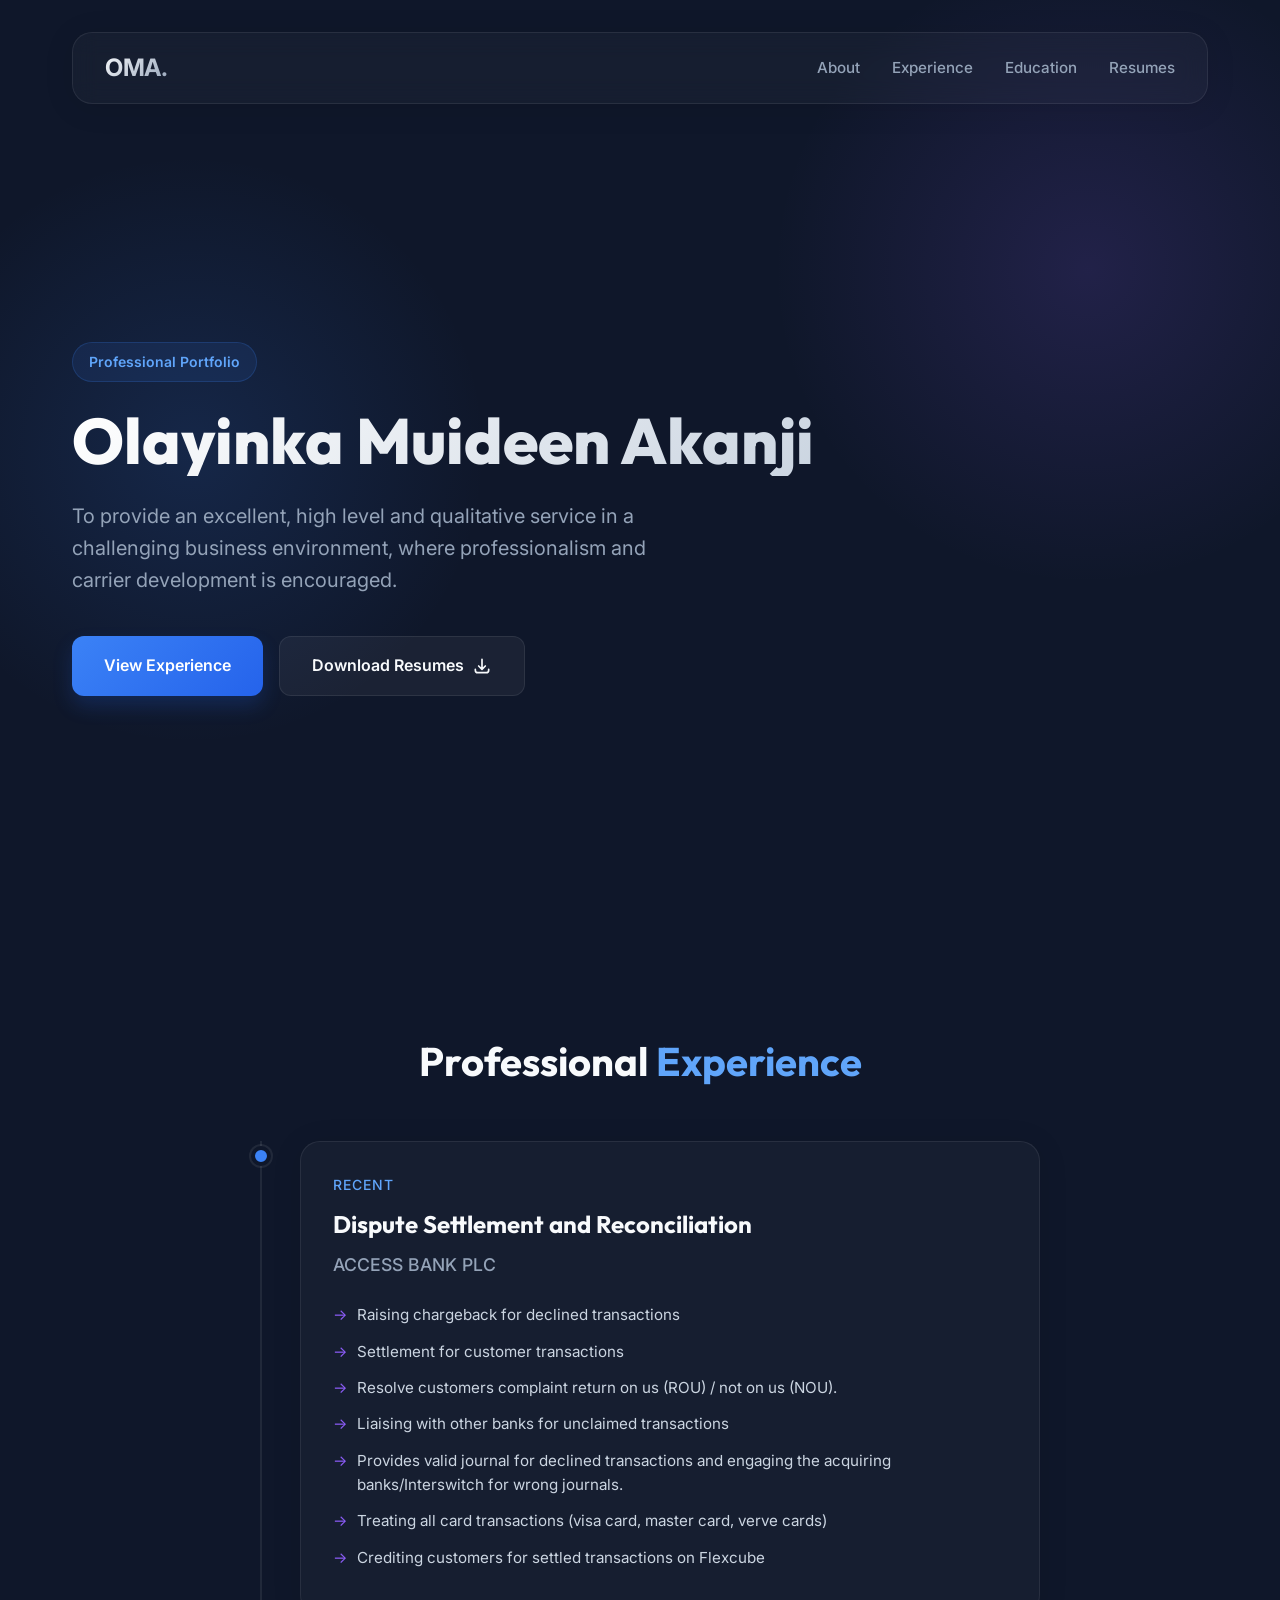
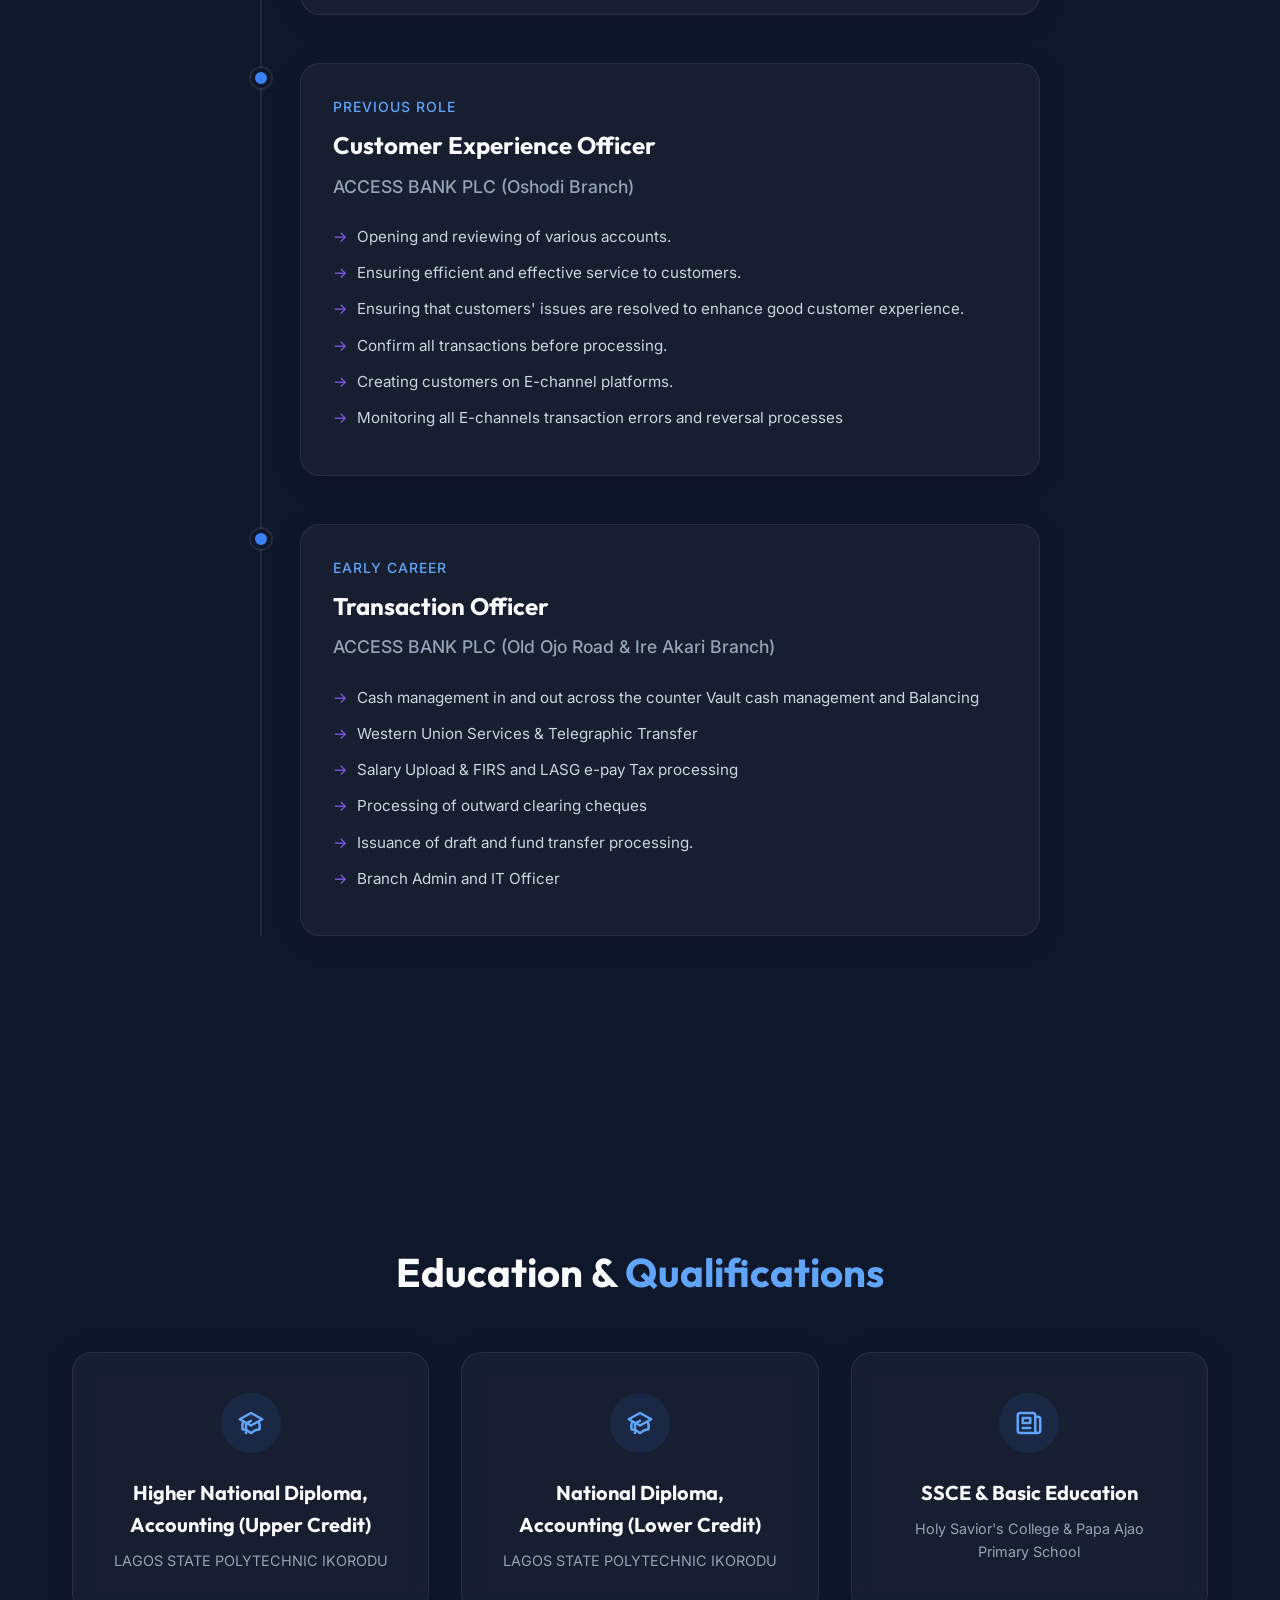
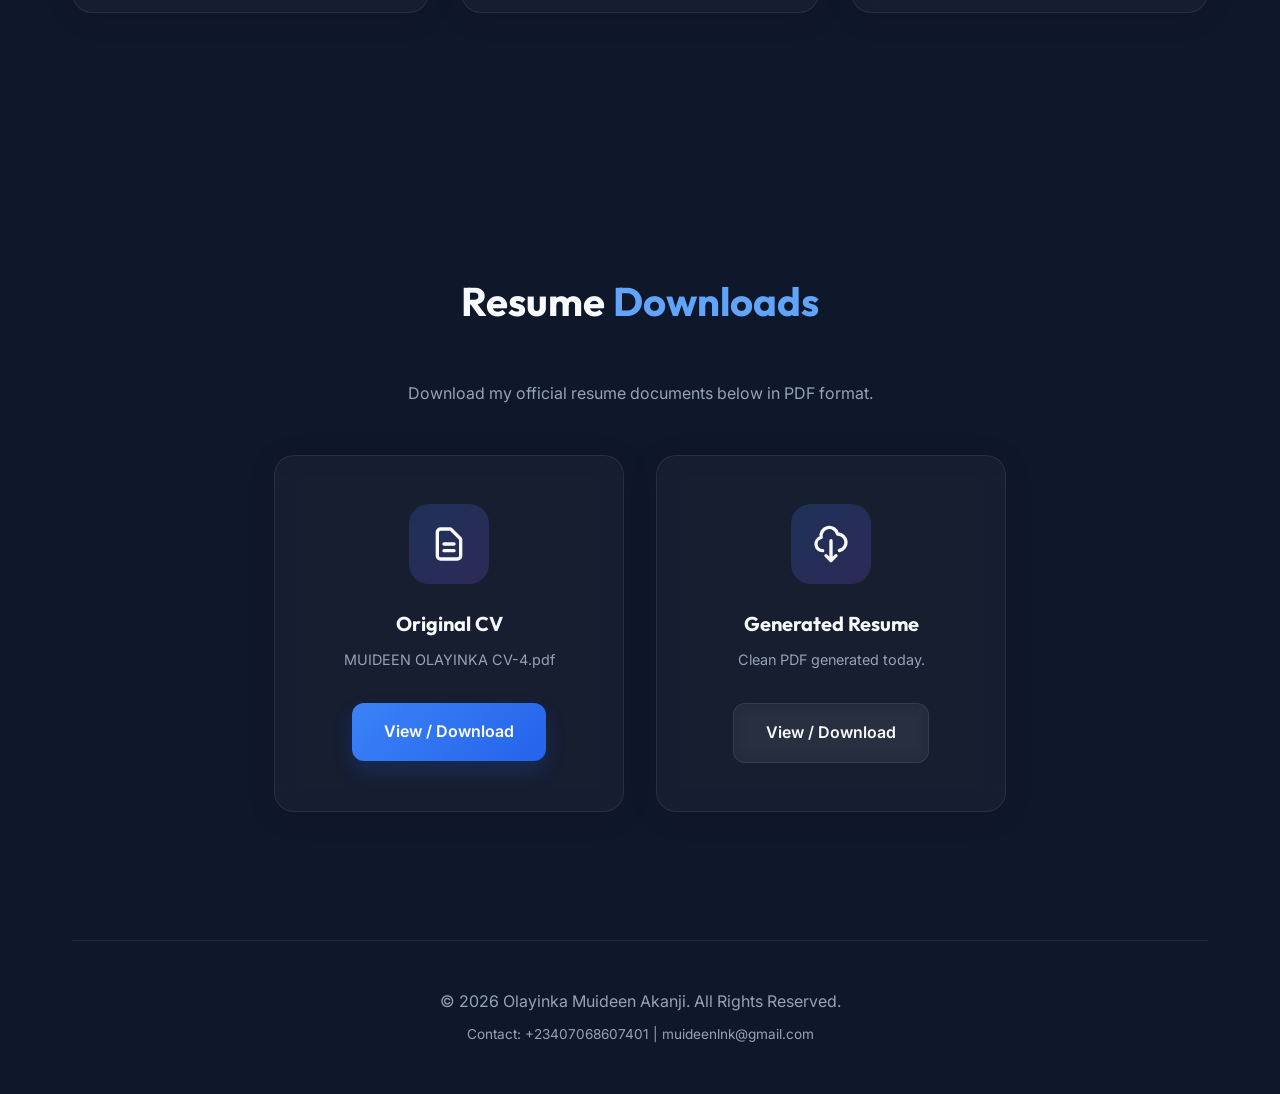
==== index.html @ 3b6996b2 "first commit" ====
<!DOCTYPE html>
<html lang="en">

<head>
    <meta charset="UTF-8">
    <meta name="viewport" content="width=device-width, initial-scale=1.0">
    <title>Olayinka Muideen Akanji | Portfolio</title>
    <meta name="description"
        content="Professional portfolio of Olayinka Muideen Akanji - Dispute Settlement & Reconciliation Expert">
    <link rel="stylesheet" href="index.css">
</head>

<body>

    <div class="container">
        <!-- Header -->
        <header>
            <nav class="glass">
                <div class="logo">OMA.</div>
                <ul class="nav-links">
                    <li><a href="#about">About</a></li>
                    <li><a href="#experience">Experience</a></li>
                    <li><a href="#education">Education</a></li>
                    <li><a href="#resumes">Resumes</a></li>
                </ul>
            </nav>
        </header>

        <!-- Hero Section -->
        <section class="hero" id="about">
            <div class="hero-content">
                <div class="badge">Professional Portfolio</div>
                <h1>Olayinka Muideen <span>Akanji</span></h1>
                <p>To provide an excellent, high level and qualitative service in a challenging business environment,
                    where professionalism and carrier development is encouraged.</p>

                <div class="btn-group">
                    <a href="#experience" class="btn btn-primary">
                        View Experience
                    </a>
                    <a href="#resumes" class="btn btn-glass">
                        Download Resumes
                        <svg fill="none" stroke="currentColor" viewBox="0 0 24 24" xmlns="http://www.w3.org/2000/svg">
                            <path stroke-linecap="round" stroke-linejoin="round" stroke-width="2"
                                d="M4 16v1a3 3 0 003 3h10a3 3 0 003-3v-1m-4-4l-4 4m0 0l-4-4m4 4V4"></path>
                        </svg>
                    </a>
                </div>
            </div>
        </section>

        <!-- Experience Section -->
        <section id="experience">
            <h2 class="section-title">Professional <span>Experience</span></h2>

            <div class="timeline">

                <div class="timeline-item">
                    <div class="timeline-dot"></div>
                    <div class="timeline-content glass">
                        <div class="timeline-date">Recent</div>
                        <h3 class="timeline-title">Dispute Settlement and Reconciliation</h3>
                        <div class="timeline-company">ACCESS BANK PLC</div>
                        <ul class="timeline-duties">
                            <li>Raising chargeback for declined transactions</li>
                            <li>Settlement for customer transactions</li>
                            <li>Resolve customers complaint return on us (ROU) / not on us (NOU).</li>
                            <li>Liaising with other banks for unclaimed transactions</li>
                            <li>Provides valid journal for declined transactions and engaging the acquiring
                                banks/Interswitch for wrong journals.</li>
                            <li>Treating all card transactions (visa card, master card, verve cards)</li>
                            <li>Crediting customers for settled transactions on Flexcube</li>
                        </ul>
                    </div>
                </div>

                <div class="timeline-item">
                    <div class="timeline-dot"></div>
                    <div class="timeline-content glass">
                        <div class="timeline-date">Previous Role</div>
                        <h3 class="timeline-title">Customer Experience Officer</h3>
                        <div class="timeline-company">ACCESS BANK PLC (Oshodi Branch)</div>
                        <ul class="timeline-duties">
                            <li>Opening and reviewing of various accounts.</li>
                            <li>Ensuring efficient and effective service to customers.</li>
                            <li>Ensuring that customers' issues are resolved to enhance good customer experience.</li>
                            <li>Confirm all transactions before processing.</li>
                            <li>Creating customers on E-channel platforms.</li>
                            <li>Monitoring all E-channels transaction errors and reversal processes</li>
                        </ul>
                    </div>
                </div>

                <div class="timeline-item">
                    <div class="timeline-dot"></div>
                    <div class="timeline-content glass">
                        <div class="timeline-date">Early Career</div>
                        <h3 class="timeline-title">Transaction Officer</h3>
                        <div class="timeline-company">ACCESS BANK PLC (Old Ojo Road & Ire Akari Branch)</div>
                        <ul class="timeline-duties">
                            <li>Cash management in and out across the counter Vault cash management and Balancing</li>
                            <li>Western Union Services & Telegraphic Transfer</li>
                            <li>Salary Upload & FIRS and LASG e-pay Tax processing</li>
                            <li>Processing of outward clearing cheques</li>
                            <li>Issuance of draft and fund transfer processing.</li>
                            <li>Branch Admin and IT Officer</li>
                        </ul>
                    </div>
                </div>

            </div>
        </section>

        <!-- Education Section -->
        <section id="education">
            <h2 class="section-title">Education & <span>Qualifications</span></h2>

            <div class="education-grid">

                <div class="edu-card glass">
                    <div class="edu-icon">
                        <svg fill="none" stroke="currentColor" viewBox="0 0 24 24" xmlns="http://www.w3.org/2000/svg">
                            <path d="M12 14l9-5-9-5-9 5 9 5z"></path>
                            <path
                                d="M12 14l6.16-3.422a12.083 12.083 0 01.665 6.479A11.952 11.952 0 0012 20.055a11.952 11.952 0 00-6.824-2.998 12.078 12.078 0 01.665-6.479L12 14z">
                            </path>
                            <path stroke-linecap="round" stroke-linejoin="round" stroke-width="2"
                                d="M12 14l9-5-9-5-9 5 9 5zm0 0l6.16-3.422a12.083 12.083 0 01.665 6.479A11.952 11.952 0 0012 20.055a11.952 11.952 0 00-6.824-2.998 12.078 12.078 0 01.665-6.479L12 14zm-4 6v-7.5l4-2.222">
                            </path>
                        </svg>
                    </div>
                    <h3 class="edu-title">Higher National Diploma, Accounting (Upper Credit)</h3>
                    <div class="edu-school">LAGOS STATE POLYTECHNIC IKORODU</div>
                </div>

                <div class="edu-card glass">
                    <div class="edu-icon">
                        <svg fill="none" stroke="currentColor" viewBox="0 0 24 24" xmlns="http://www.w3.org/2000/svg">
                            <path d="M12 14l9-5-9-5-9 5 9 5z"></path>
                            <path
                                d="M12 14l6.16-3.422a12.083 12.083 0 01.665 6.479A11.952 11.952 0 0012 20.055a11.952 11.952 0 00-6.824-2.998 12.078 12.078 0 01.665-6.479L12 14z">
                            </path>
                            <path stroke-linecap="round" stroke-linejoin="round" stroke-width="2"
                                d="M12 14l9-5-9-5-9 5 9 5zm0 0l6.16-3.422a12.083 12.083 0 01.665 6.479A11.952 11.952 0 0012 20.055a11.952 11.952 0 00-6.824-2.998 12.078 12.078 0 01.665-6.479L12 14zm-4 6v-7.5l4-2.222">
                            </path>
                        </svg>
                    </div>
                    <h3 class="edu-title">National Diploma, Accounting (Lower Credit)</h3>
                    <div class="edu-school">LAGOS STATE POLYTECHNIC IKORODU</div>
                </div>

                <div class="edu-card glass">
                    <div class="edu-icon">
                        <svg fill="none" stroke="currentColor" viewBox="0 0 24 24">
                            <path stroke-linecap="round" stroke-linejoin="round" stroke-width="2"
                                d="M19 20H5a2 2 0 01-2-2V6a2 2 0 012-2h10a2 2 0 012 2v1m2 13a2 2 0 01-2-2V7m2 13a2 2 0 002-2V9a2 2 0 00-2-2h-2m-4-3H9M7 16h6M7 8h6v4H7V8z">
                            </path>
                        </svg>
                    </div>
                    <h3 class="edu-title">SSCE & Basic Education</h3>
                    <div class="edu-school">Holy Savior's College & Papa Ajao Primary School</div>
                </div>

            </div>
        </section>

        <!-- Resumes Section -->
        <section id="resumes" class="downloads">
            <h2 class="section-title">Resume <span>Downloads</span></h2>
            <p style="color: var(--text-muted); max-width: 600px; margin: 0 auto;">Download my official resume documents
                below in PDF format.</p>

            <div class="download-cards">

                <div class="download-card glass">
                    <div class="download-icon">
                        <svg fill="none" stroke="currentColor" viewBox="0 0 24 24" style="width: 40px; height: 40px;">
                            <path stroke-linecap="round" stroke-linejoin="round" stroke-width="2"
                                d="M9 12h6m-6 4h6m2 5H7a2 2 0 01-2-2V5a2 2 0 012-2h5.586a1 1 0 01.707.293l5.414 5.414a1 1 0 01.293.707V19a2 2 0 01-2 2z">
                            </path>
                        </svg>
                    </div>
                    <h3>Original CV</h3>
                    <p>MUIDEEN OLAYINKA CV-4.pdf</p>
                    <a href="MUIDEEN OLAYINKA CV-4.pdf" target="_blank" class="btn btn-primary">
                        View / Download
                    </a>
                </div>

                <div class="download-card glass">
                    <div class="download-icon">
                        <svg fill="none" stroke="currentColor" viewBox="0 0 24 24" style="width: 40px; height: 40px;">
                            <path stroke-linecap="round" stroke-linejoin="round" stroke-width="2"
                                d="M7 16a4 4 0 01-.88-7.903A5 5 0 1115.9 6L16 6a5 5 0 011 9.9M9 19l3 3m0 0l3-3m-3 3V10">
                            </path>
                        </svg>
                    </div>
                    <h3>Generated Resume</h3>
                    <p>Clean PDF generated today.</p>
                    <a href="resume.pdf" target="_blank" class="btn btn-glass">
                        View / Download
                    </a>
                </div>

            </div>
        </section>

        <!-- Footer -->
        <footer>
            <p>&copy; 2026 Olayinka Muideen Akanji. All Rights Reserved.</p>
            <p style="margin-top: 10px; font-size: 0.85rem;">Contact: +23407068607401 | muideenlnk@gmail.com</p>
        </footer>

    </div>

    <!-- Smooth Scrolling Script -->
    <script>
        document.querySelectorAll('a[href^="#"]').forEach(anchor => {
            anchor.addEventListener('click', function (e) {
                e.preventDefault();
                document.querySelector(this.getAttribute('href')).scrollIntoView({
                    behavior: 'smooth'
                });
            });
        });
    </script>
</body>

</html>
---- index.css ----
@import url('https://fonts.googleapis.com/css2?family=Inter:wght@300;400;600;800&family=Outfit:wght@300;500;700&display=swap');

:root {
  --bg-dark: #0f172a;
  --bg-darker: #020617;
  --primary: #3b82f6;
  --primary-light: #60a5fa;
  --accent: #8b5cf6;
  --text-main: #f8fafc;
  --text-muted: #94a3b8;
  --glass-bg: rgba(255, 255, 255, 0.03);
  --glass-border: rgba(255, 255, 255, 0.08);
  --glass-shadow: 0 4px 30px rgba(0, 0, 0, 0.1);
}

* {
  margin: 0;
  padding: 0;
  box-sizing: border-box;
}

body {
  font-family: 'Inter', sans-serif;
  background-color: var(--bg-dark);
  background-image: 
    radial-gradient(circle at 15% 50%, rgba(59, 130, 246, 0.15), transparent 25%),
    radial-gradient(circle at 85% 30%, rgba(139, 92, 246, 0.15), transparent 25%);
  background-attachment: fixed;
  color: var(--text-main);
  line-height: 1.6;
  overflow-x: hidden;
}

h1, h2, h3, h4 {
  font-family: 'Outfit', sans-serif;
}

a {
  text-decoration: none;
  color: inherit;
}

/* Container */
.container {
  max-width: 1200px;
  margin: 0 auto;
  padding: 0 2rem;
}

/* Glassmorphism Classes */
.glass {
  background: var(--glass-bg);
  backdrop-filter: blur(12px);
  -webkit-backdrop-filter: blur(12px);
  border: 1px solid var(--glass-border);
  box-shadow: var(--glass-shadow);
  border-radius: 20px;
}

/* Header */
header {
  padding: 2rem 0;
  position: relative;
  z-index: 10;
}

nav {
  display: flex;
  justify-content: space-between;
  align-items: center;
  padding: 1rem 2rem;
  border-radius: 50px;
}

.logo {
  font-size: 1.5rem;
  font-weight: 700;
  letter-spacing: -0.5px;
  background: linear-gradient(135deg, var(--text-main), var(--text-muted));
  -webkit-background-clip: text;
  -webkit-text-fill-color: transparent;
}

.nav-links {
  display: flex;
  gap: 2rem;
  list-style: none;
}

.nav-links a {
  font-size: 0.95rem;
  font-weight: 500;
  color: var(--text-muted);
  transition: color 0.3s ease;
  position: relative;
}

.nav-links a:hover {
  color: var(--text-main);
}

.nav-links a::after {
  content: '';
  position: absolute;
  width: 0;
  height: 2px;
  bottom: -4px;
  left: 0;
  background: var(--primary);
  transition: width 0.3s ease;
}

.nav-links a:hover::after {
  width: 100%;
}

/* Hero Section */
.hero {
  min-height: 85vh;
  display: flex;
  align-items: center;
  position: relative;
}

.hero-content {
  max-width: 800px;
  animation: fadeUp 1s ease forwards;
}

.badge {
  display: inline-block;
  padding: 0.5rem 1rem;
  border-radius: 50px;
  background: rgba(59, 130, 246, 0.1);
  color: var(--primary-light);
  font-size: 0.875rem;
  font-weight: 600;
  margin-bottom: 1.5rem;
  border: 1px solid rgba(59, 130, 246, 0.2);
}

.hero h1 {
  font-size: clamp(3rem, 5vw, 5rem);
  font-weight: 800;
  line-height: 1.1;
  margin-bottom: 1.5rem;
  background: linear-gradient(135deg, #fff 0%, #cbd5e1 100%);
  -webkit-background-clip: text;
  -webkit-text-fill-color: transparent;
}

.hero h1 span {
  background: linear-gradient(135deg, var(--primaryLight), var(--accent));
  -webkit-background-clip: text;
  -webkit-text-fill-color: transparent;
  color: var(--primary-light);
}

.hero p {
  font-size: 1.25rem;
  color: var(--text-muted);
  margin-bottom: 2.5rem;
  max-width: 600px;
}

/* Buttons */
.btn-group {
  display: flex;
  gap: 1rem;
  flex-wrap: wrap;
}

.btn {
  display: inline-flex;
  align-items: center;
  justify-content: center;
  padding: 1rem 2rem;
  border-radius: 12px;
  font-weight: 600;
  font-size: 1rem;
  transition: all 0.3s ease;
  cursor: pointer;
  border: none;
}

.btn-primary {
  background: linear-gradient(135deg, var(--primary) 0%, #2563eb 100%);
  color: white;
  box-shadow: 0 10px 20px rgba(37, 99, 235, 0.2);
}

.btn-primary:hover {
  transform: translateY(-2px);
  box-shadow: 0 15px 25px rgba(37, 99, 235, 0.3);
}

.btn-glass {
  background: rgba(255, 255, 255, 0.05);
  border: 1px solid var(--glass-border);
  color: var(--text-main);
  backdrop-filter: blur(10px);
}

.btn-glass:hover {
  background: rgba(255, 255, 255, 0.1);
  transform: translateY(-2px);
}

.btn svg {
  margin-left: 0.5rem;
  width: 20px;
  height: 20px;
}

/* Sections */
section {
  padding: 8rem 0;
  position: relative;
}

.section-title {
  font-size: 2.5rem;
  margin-bottom: 3rem;
  text-align: center;
  position: relative;
}

.section-title span {
  color: var(--primary-light);
}

/* Experience Timeline */
.timeline {
  position: relative;
  max-width: 800px;
  margin: 0 auto;
}

.timeline::before {
  content: '';
  position: absolute;
  top: 0;
  bottom: 0;
  left: 20px;
  width: 2px;
  background: var(--glass-border);
}

.timeline-item {
  position: relative;
  padding-left: 60px;
  margin-bottom: 3rem;
  opacity: 0;
  transform: translateY(20px);
  animation: fadeUp 0.8s ease forwards;
}

.timeline-item:nth-child(2) { animation-delay: 0.2s; }
.timeline-item:nth-child(3) { animation-delay: 0.4s; }

.timeline-dot {
  position: absolute;
  left: 11px;
  top: 5px;
  width: 20px;
  height: 20px;
  border-radius: 50%;
  background: var(--primary);
  border: 4px solid var(--bg-dark);
  box-shadow: 0 0 0 2px var(--glass-border);
}

.timeline-content {
  padding: 2rem;
  transition: transform 0.3s ease;
}

.timeline-content:hover {
  transform: translateY(-5px);
}

.timeline-date {
  font-size: 0.875rem;
  color: var(--primary-light);
  margin-bottom: 0.5rem;
  font-weight: 500;
  letter-spacing: 1px;
  text-transform: uppercase;
}

.timeline-title {
  font-size: 1.5rem;
  margin-bottom: 0.5rem;
  color: var(--text-main);
}

.timeline-company {
  font-size: 1.1rem;
  color: var(--text-muted);
  margin-bottom: 1.5rem;
  font-weight: 500;
}

.timeline-duties {
  list-style: none;
}

.timeline-duties li {
  position: relative;
  padding-left: 1.5rem;
  margin-bottom: 0.75rem;
  color: #cbd5e1;
  font-size: 0.95rem;
}

.timeline-duties li::before {
  content: '→';
  position: absolute;
  left: 0;
  color: var(--accent);
}

/* Education Grid */
.education-grid {
  display: grid;
  grid-template-columns: repeat(auto-fit, minmax(300px, 1fr));
  gap: 2rem;
}

.edu-card {
  padding: 2.5rem;
  text-align: center;
  transition: transform 0.3s ease, border-color 0.3s ease;
}

.edu-card:hover {
  transform: translateY(-10px);
  border-color: rgba(59, 130, 246, 0.3);
}

.edu-icon {
  width: 60px;
  height: 60px;
  background: rgba(59, 130, 246, 0.1);
  border-radius: 50%;
  display: flex;
  align-items: center;
  justify-content: center;
  margin: 0 auto 1.5rem;
  color: var(--primary-light);
}

.edu-icon svg {
  width: 30px;
  height: 30px;
}

.edu-title {
  font-size: 1.25rem;
  margin-bottom: 0.5rem;
}

.edu-school {
  color: var(--text-muted);
  font-size: 0.9rem;
}

/* Connect / Downloads Section */
.downloads {
  text-align: center;
}

.download-cards {
  display: flex;
  justify-content: center;
  gap: 2rem;
  margin-top: 3rem;
  flex-wrap: wrap;
}

.download-card {
  padding: 3rem 2rem;
  width: 100%;
  max-width: 350px;
  display: flex;
  flex-direction: column;
  align-items: center;
  transition: all 0.3s ease;
}

.download-card:hover {
  transform: translateY(-5px);
  background: rgba(255, 255, 255, 0.05);
}

.download-icon {
  width: 80px;
  height: 80px;
  background: linear-gradient(135deg, rgba(59, 130, 246, 0.2), rgba(139, 92, 246, 0.2));
  border-radius: 20px;
  display: flex;
  align-items: center;
  justify-content: center;
  margin-bottom: 1.5rem;
  color: var(--text-main);
}

.download-card h3 {
  margin-bottom: 0.5rem;
  font-size: 1.25rem;
}

.download-card p {
  color: var(--text-muted);
  font-size: 0.9rem;
  margin-bottom: 2rem;
  text-align: center;
}

/* Footer */
footer {
  padding: 3rem 0;
  text-align: center;
  border-top: 1px solid var(--glass-border);
  color: var(--text-muted);
  position: relative;
  z-index: 10;
}

/* Animations */
@keyframes fadeUp {
  from {
    opacity: 0;
    transform: translateY(30px);
  }
  to {
    opacity: 1;
    transform: translateY(0);
  }
}

/* Responsive */
@media (max-width: 768px) {
  .hero h1 {
    font-size: 2.5rem;
  }
  
  .timeline::before {
    left: 0;
  }
  
  .timeline-item {
    padding-left: 30px;
  }
  
  .timeline-dot {
    left: -9px;
  }
  
  .nav-links {
    display: none;
  }
}
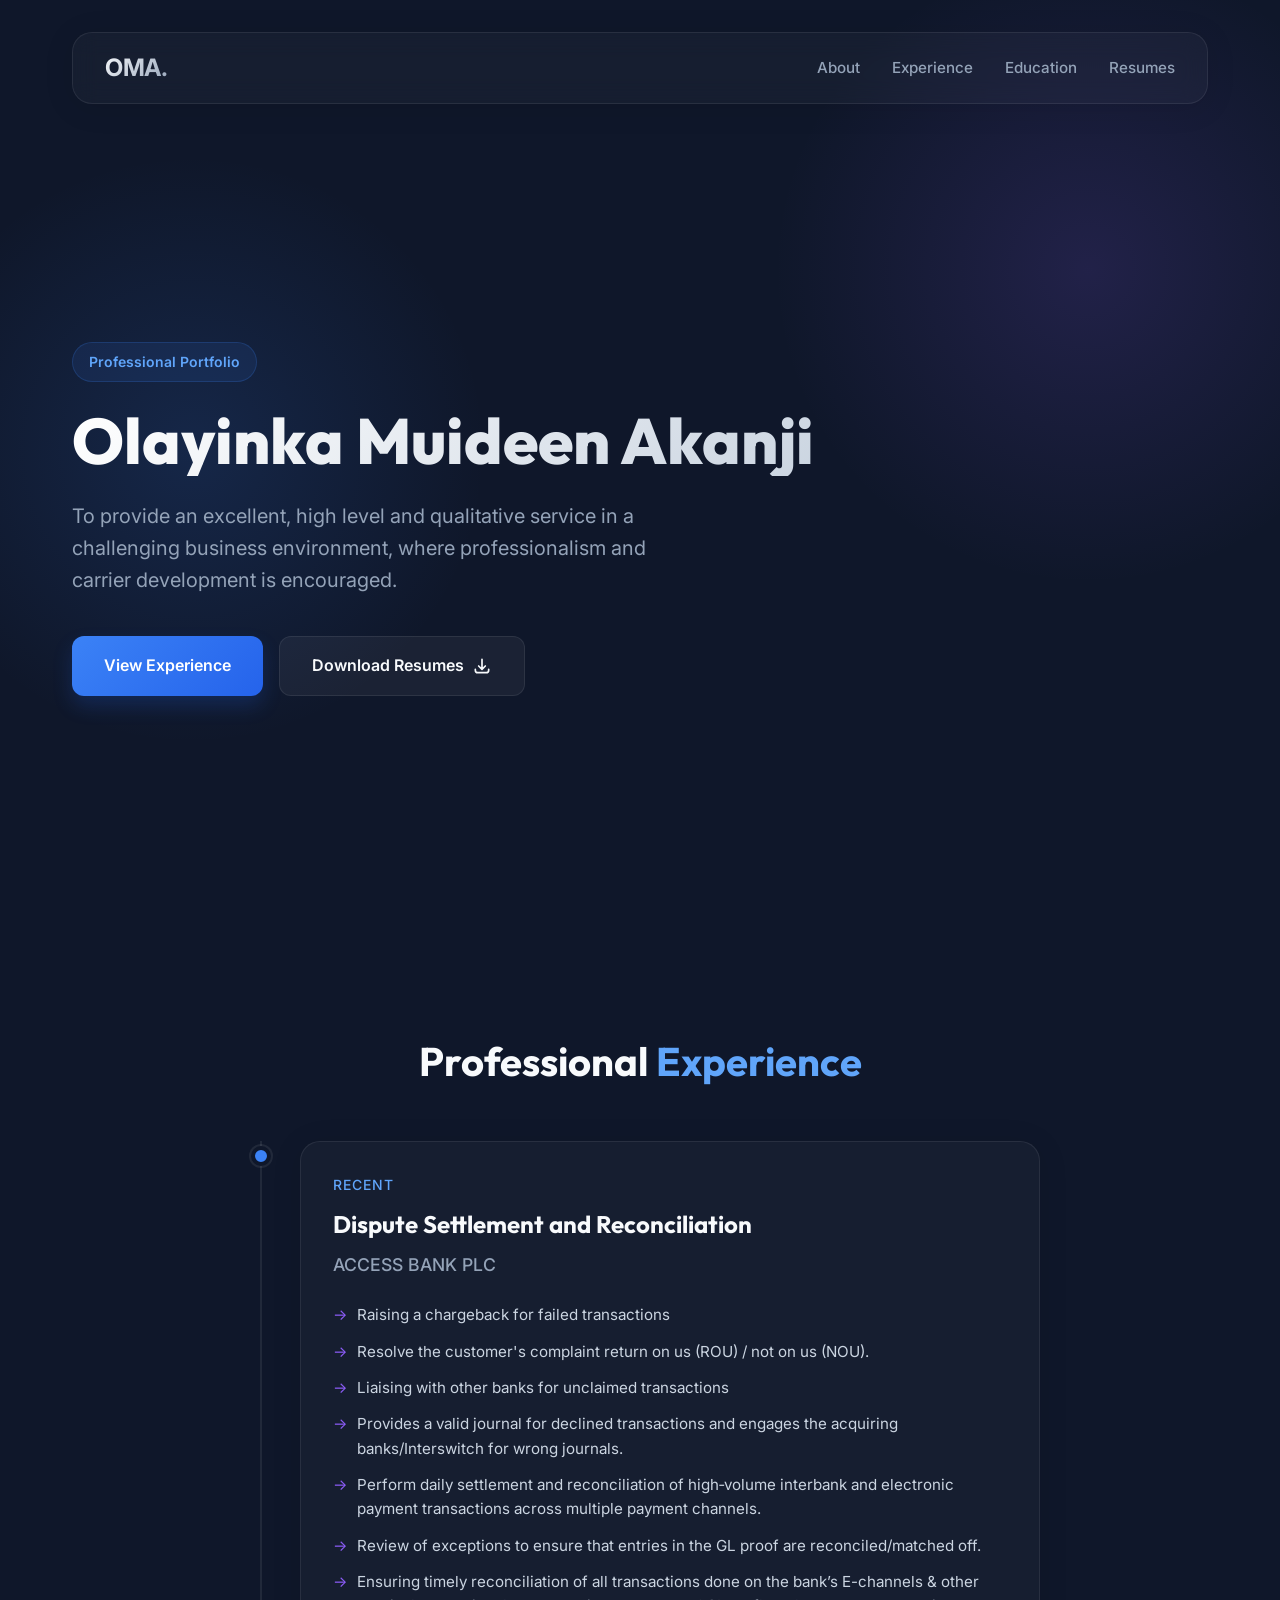
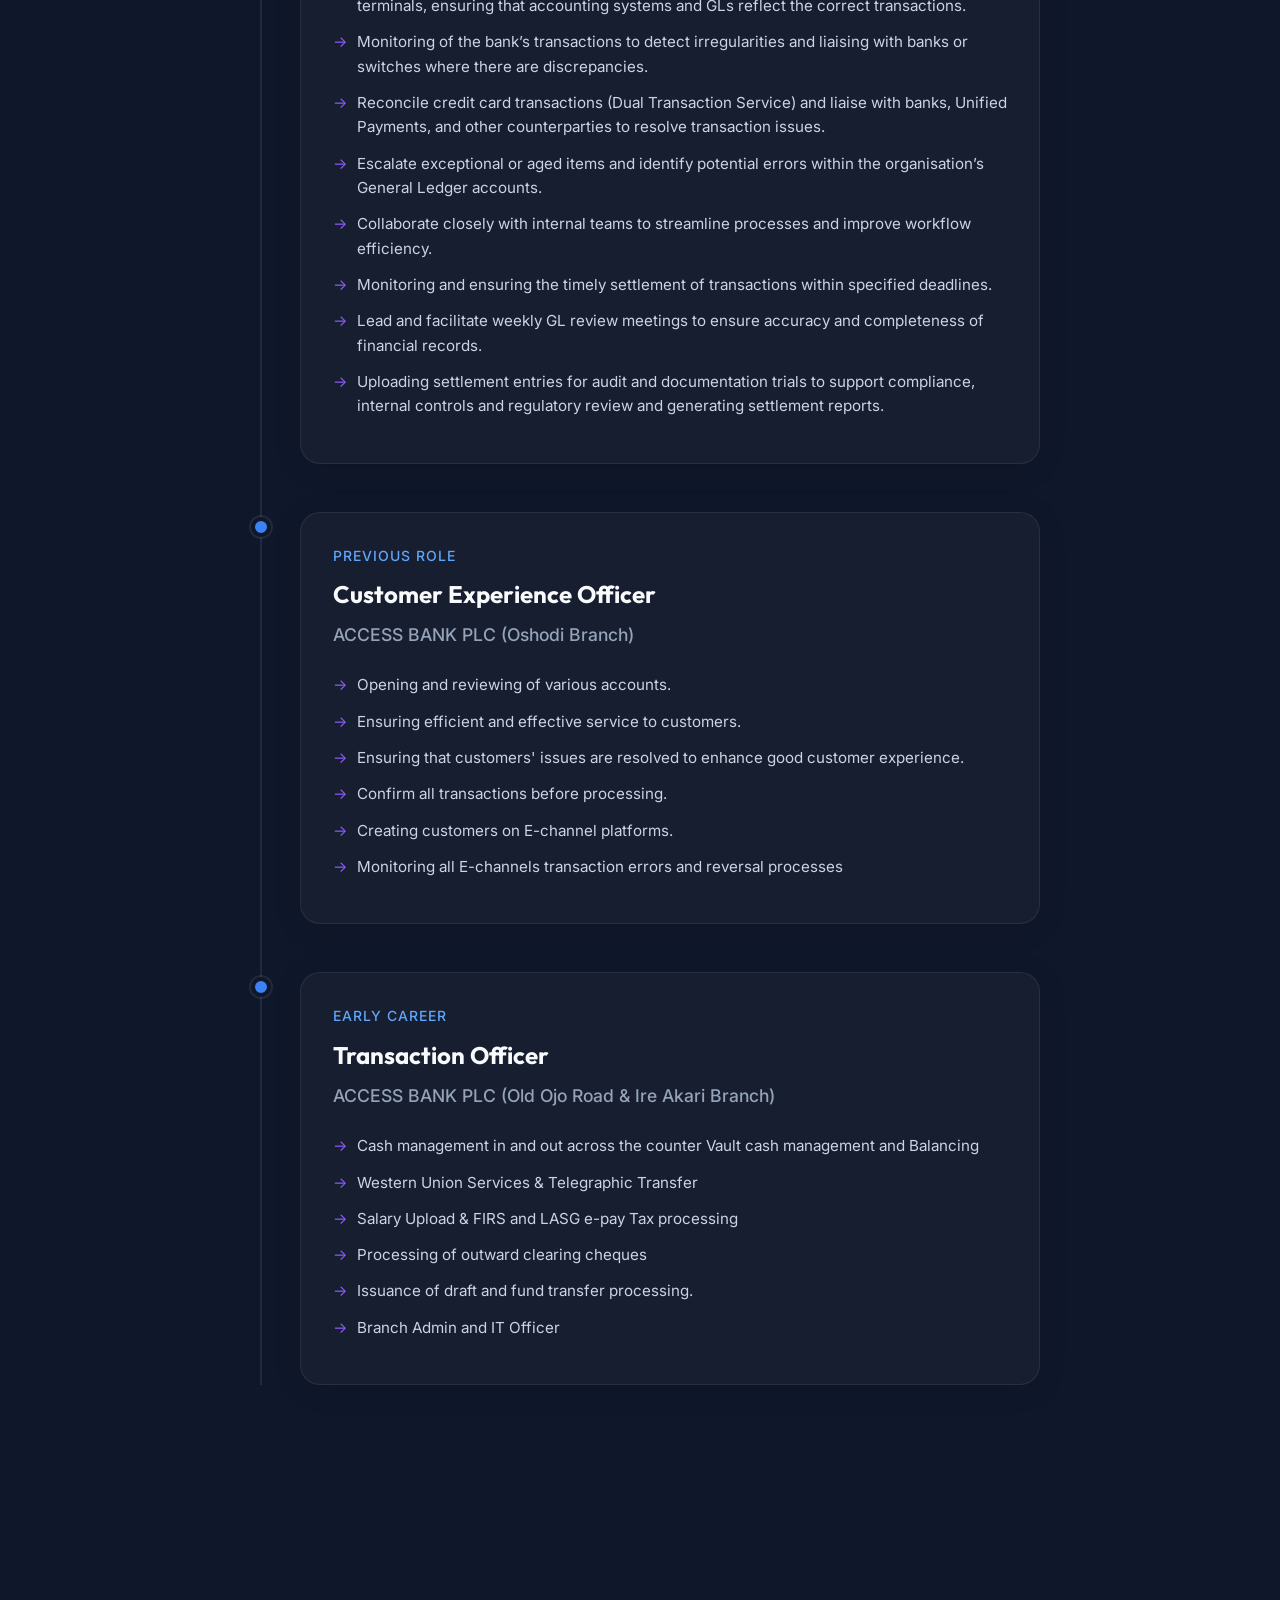
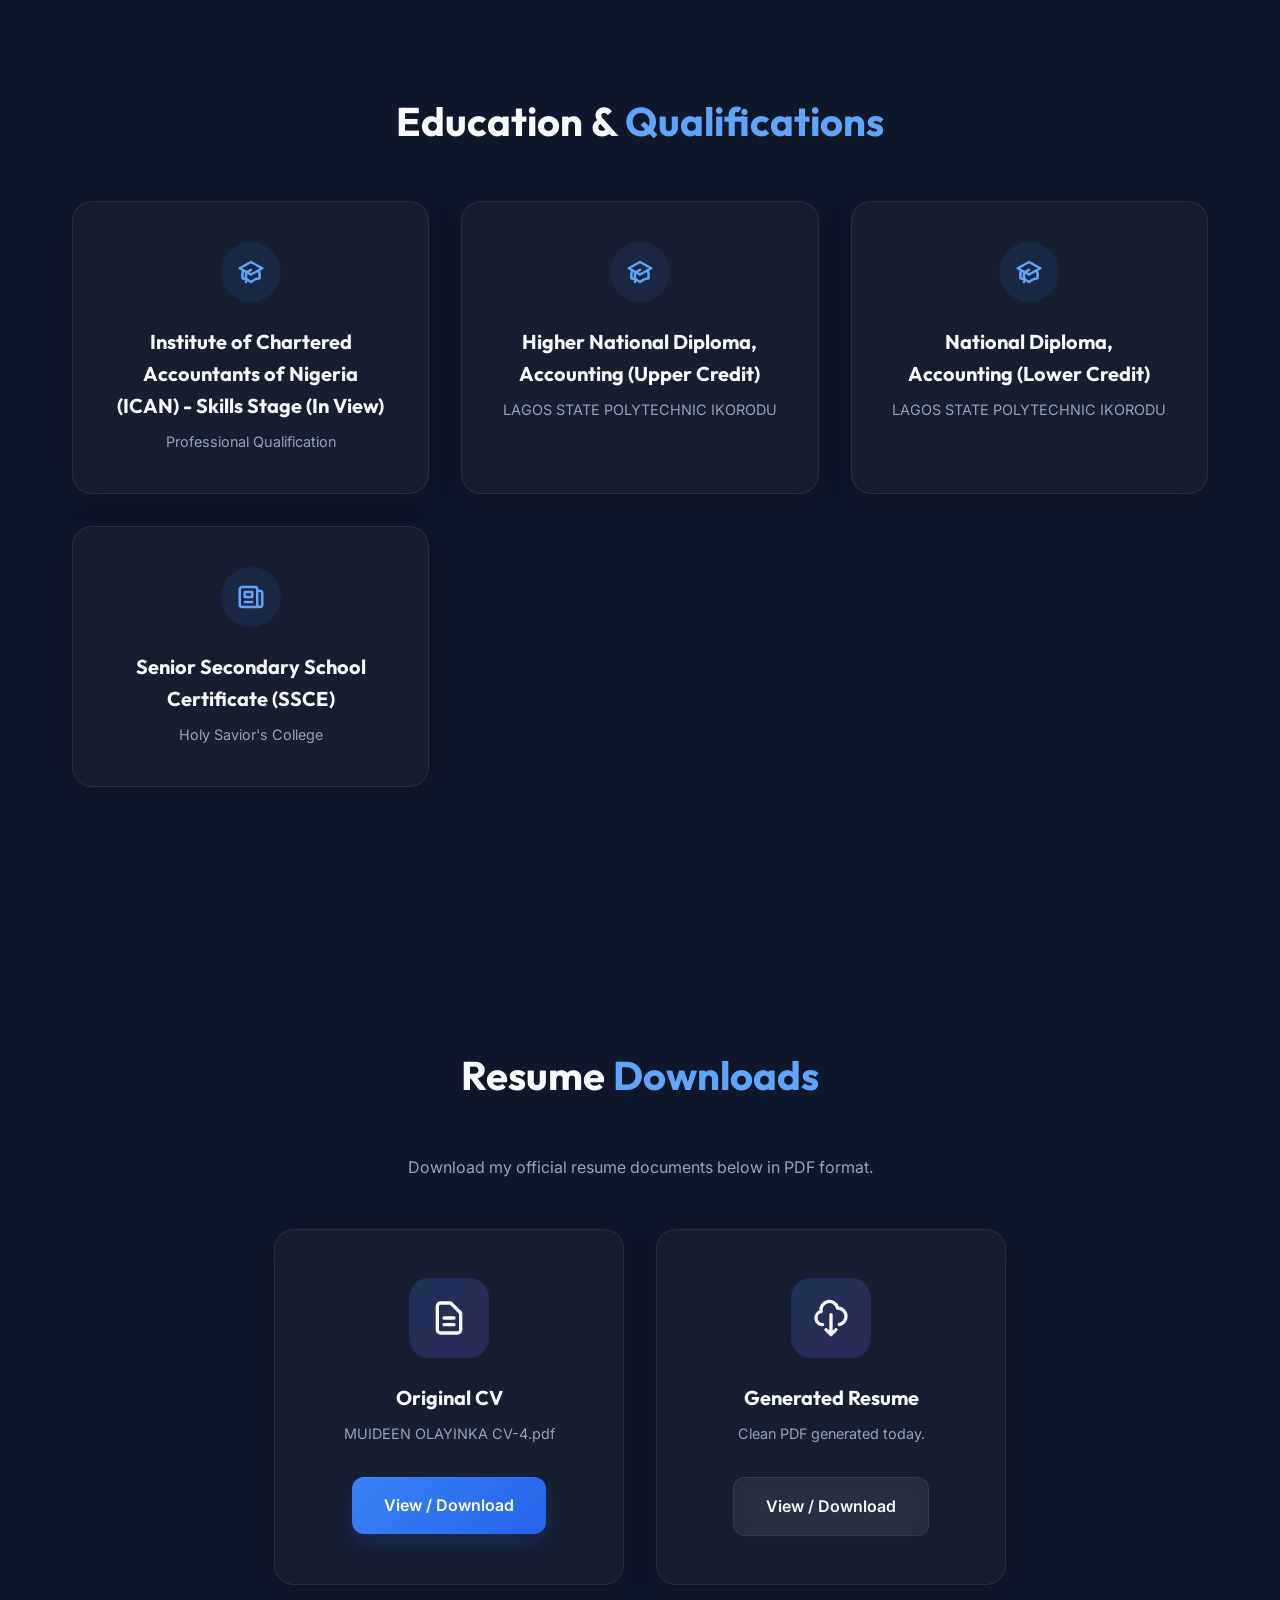
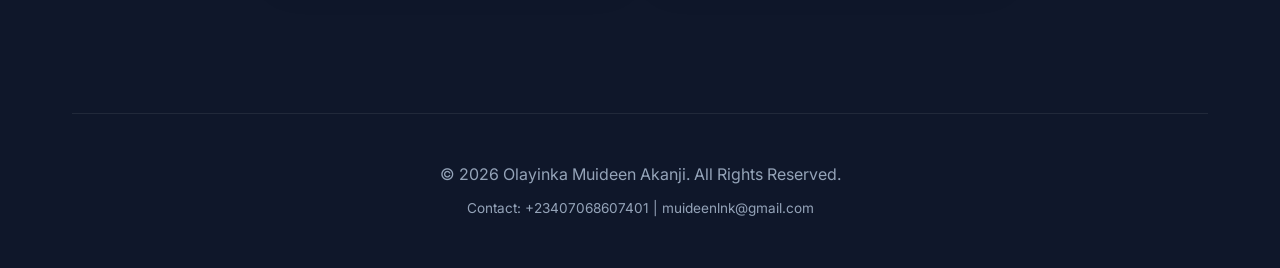
==== commit 52355737: "feat: update work experience details and educational qualifications in resume and portfolio" ====
--- a/index.html
+++ b/index.html
@@ -62,14 +62,32 @@
                         <h3 class="timeline-title">Dispute Settlement and Reconciliation</h3>
                         <div class="timeline-company">ACCESS BANK PLC</div>
                         <ul class="timeline-duties">
-                            <li>Raising chargeback for declined transactions</li>
-                            <li>Settlement for customer transactions</li>
-                            <li>Resolve customers complaint return on us (ROU) / not on us (NOU).</li>
+                            <li>Raising a chargeback for failed transactions</li>
+                            <li>Resolve the customer's complaint return on us (ROU) / not on us (NOU).</li>
                             <li>Liaising with other banks for unclaimed transactions</li>
-                            <li>Provides valid journal for declined transactions and engaging the acquiring
+                            <li>Provides a valid journal for declined transactions and engages the acquiring
                                 banks/Interswitch for wrong journals.</li>
-                            <li>Treating all card transactions (visa card, master card, verve cards)</li>
-                            <li>Crediting customers for settled transactions on Flexcube</li>
+                            <li>Perform daily settlement and reconciliation of high‑volume interbank and electronic
+                                payment transactions across multiple payment channels.</li>
+                            <li>Review of exceptions to ensure that entries in the GL proof are reconciled/matched off.
+                            </li>
+                            <li>Ensuring timely reconciliation of all transactions done on the bank’s E-channels & other
+                                terminals, ensuring that accounting systems and GLs reflect the correct transactions.
+                            </li>
+                            <li>Monitoring of the bank’s transactions to detect irregularities and liaising with banks
+                                or switches where there are discrepancies.</li>
+                            <li>Reconcile credit card transactions (Dual Transaction Service) and liaise with banks,
+                                Unified Payments, and other counterparties to resolve transaction issues.</li>
+                            <li>Escalate exceptional or aged items and identify potential errors within the
+                                organisation’s General Ledger accounts.</li>
+                            <li>Collaborate closely with internal teams to streamline processes and improve workflow
+                                efficiency.</li>
+                            <li>Monitoring and ensuring the timely settlement of transactions within specified
+                                deadlines.</li>
+                            <li>Lead and facilitate weekly GL review meetings to ensure accuracy and completeness of
+                                financial records.</li>
+                            <li>Uploading settlement entries for audit and documentation trials to support compliance,
+                                internal controls and regulatory review and generating settlement reports.</li>
                         </ul>
                     </div>
                 </div>
@@ -129,8 +147,9 @@
                             </path>
                         </svg>
                     </div>
-                    <h3 class="edu-title">Higher National Diploma, Accounting (Upper Credit)</h3>
-                    <div class="edu-school">LAGOS STATE POLYTECHNIC IKORODU</div>
+                    <h3 class="edu-title">Institute of Chartered Accountants of Nigeria (ICAN) - Skills Stage (In View)
+                    </h3>
+                    <div class="edu-school">Professional Qualification</div>
                 </div>
 
                 <div class="edu-card glass">
@@ -145,6 +164,22 @@
                             </path>
                         </svg>
                     </div>
+                    <h3 class="edu-title">Higher National Diploma, Accounting (Upper Credit)</h3>
+                    <div class="edu-school">LAGOS STATE POLYTECHNIC IKORODU</div>
+                </div>
+
+                <div class="edu-card glass">
+                    <div class="edu-icon">
+                        <svg fill="none" stroke="currentColor" viewBox="0 0 24 24" xmlns="http://www.w3.org/2000/svg">
+                            <path d="M12 14l9-5-9-5-9 5 9 5z"></path>
+                            <path
+                                d="M12 14l6.16-3.422a12.083 12.083 0 01.665 6.479A11.952 11.952 0 0012 20.055a11.952 11.952 0 00-6.824-2.998 12.078 12.078 0 01.665-6.479L12 14z">
+                            </path>
+                            <path stroke-linecap="round" stroke-linejoin="round" stroke-width="2"
+                                d="M12 14l9-5-9-5-9 5 9 5zm0 0l6.16-3.422a12.083 12.083 0 01.665 6.479A11.952 11.952 0 0012 20.055a11.952 11.952 0 00-6.824-2.998 12.078 12.078 0 01.665-6.479L12 14zm-4 6v-7.5l4-2.222">
+                            </path>
+                        </svg>
+                    </div>
                     <h3 class="edu-title">National Diploma, Accounting (Lower Credit)</h3>
                     <div class="edu-school">LAGOS STATE POLYTECHNIC IKORODU</div>
                 </div>
@@ -157,8 +192,8 @@
                             </path>
                         </svg>
                     </div>
-                    <h3 class="edu-title">SSCE & Basic Education</h3>
-                    <div class="edu-school">Holy Savior's College & Papa Ajao Primary School</div>
+                    <h3 class="edu-title">Senior Secondary School Certificate (SSCE)</h3>
+                    <div class="edu-school">Holy Savior's College</div>
                 </div>
 
             </div>
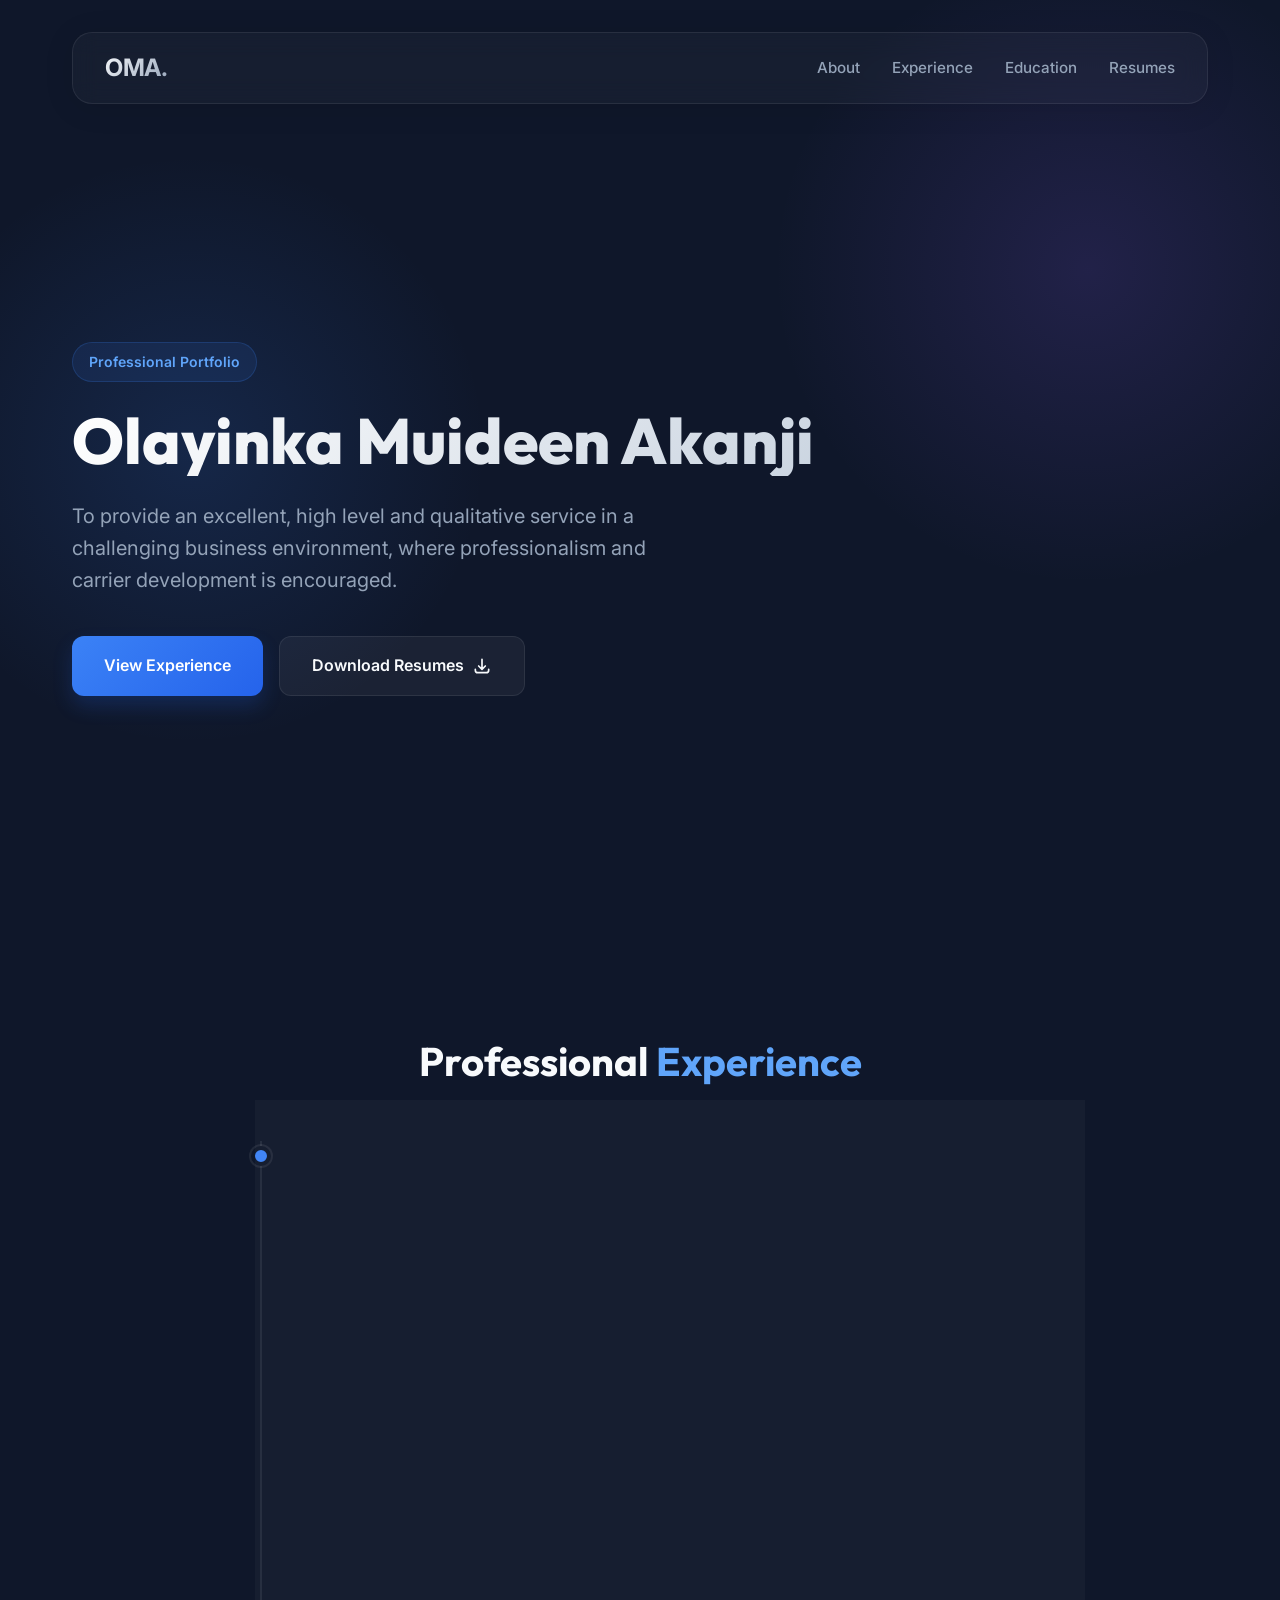
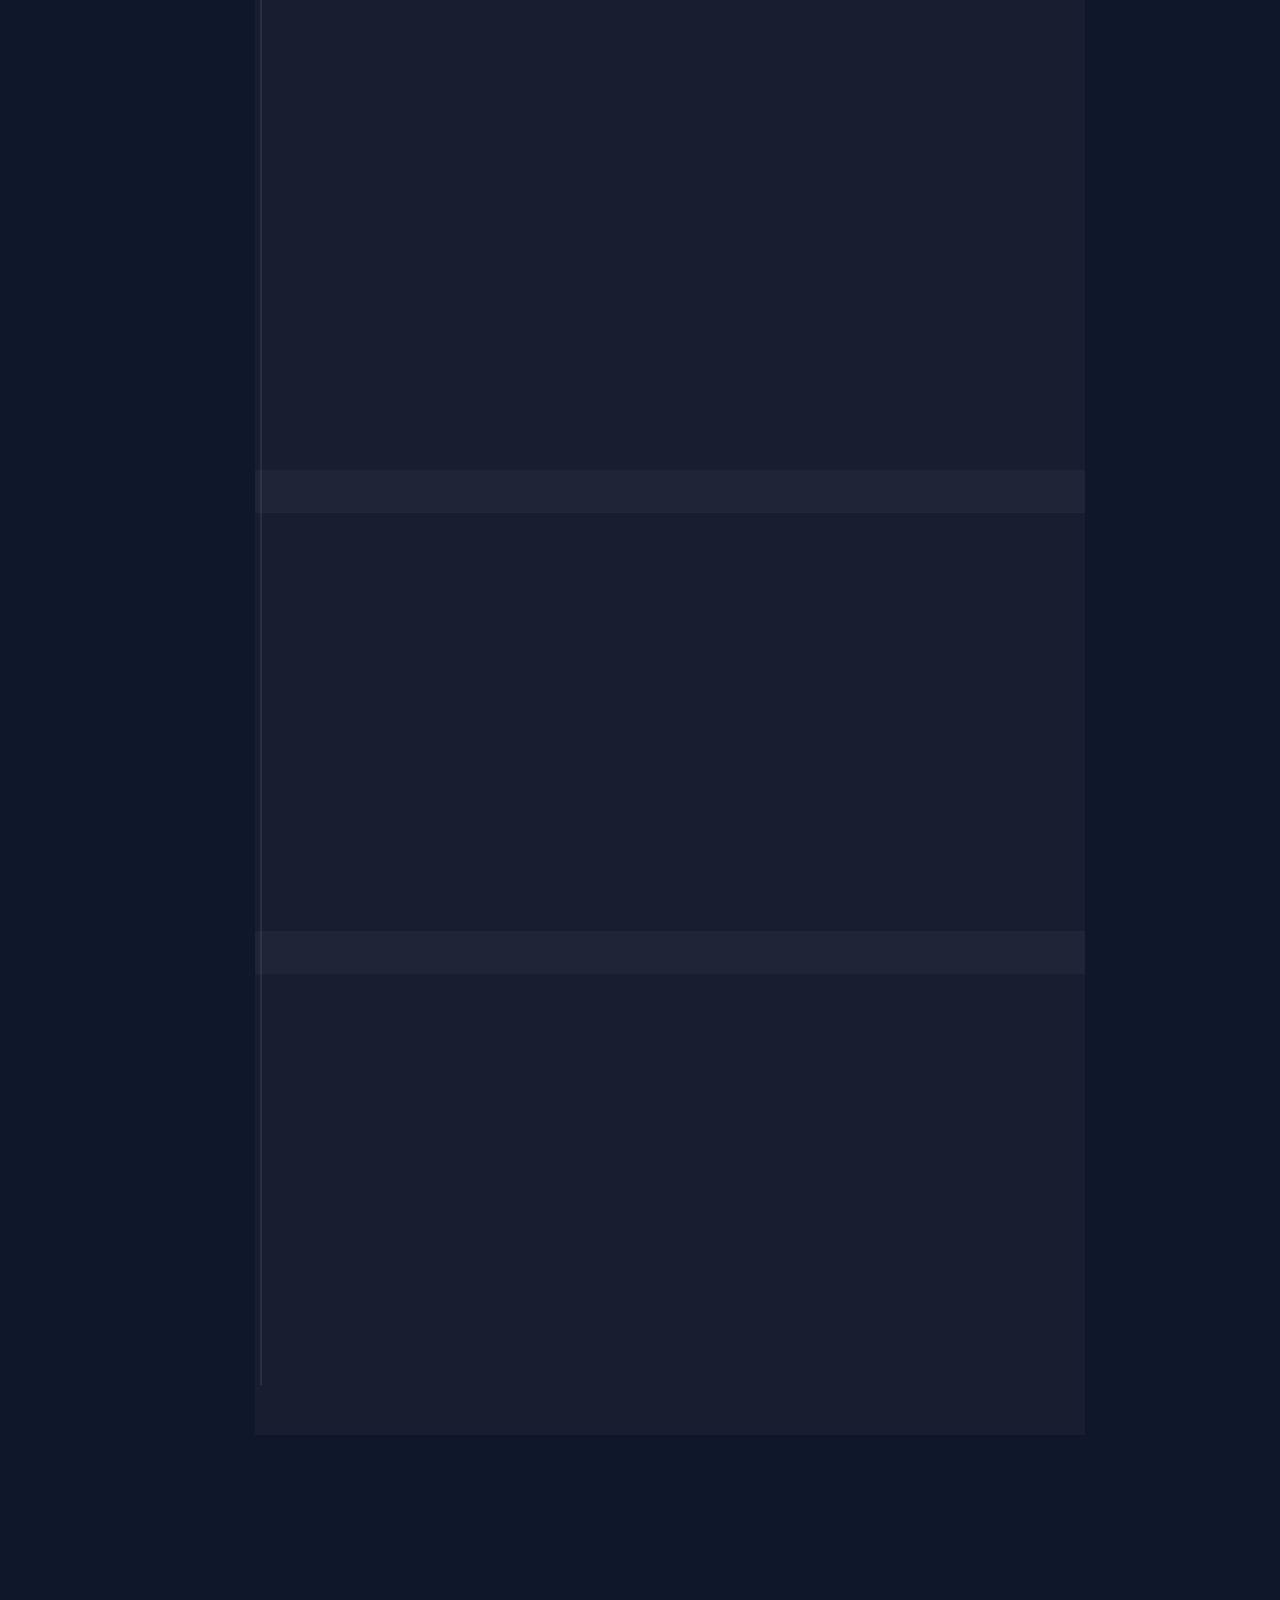
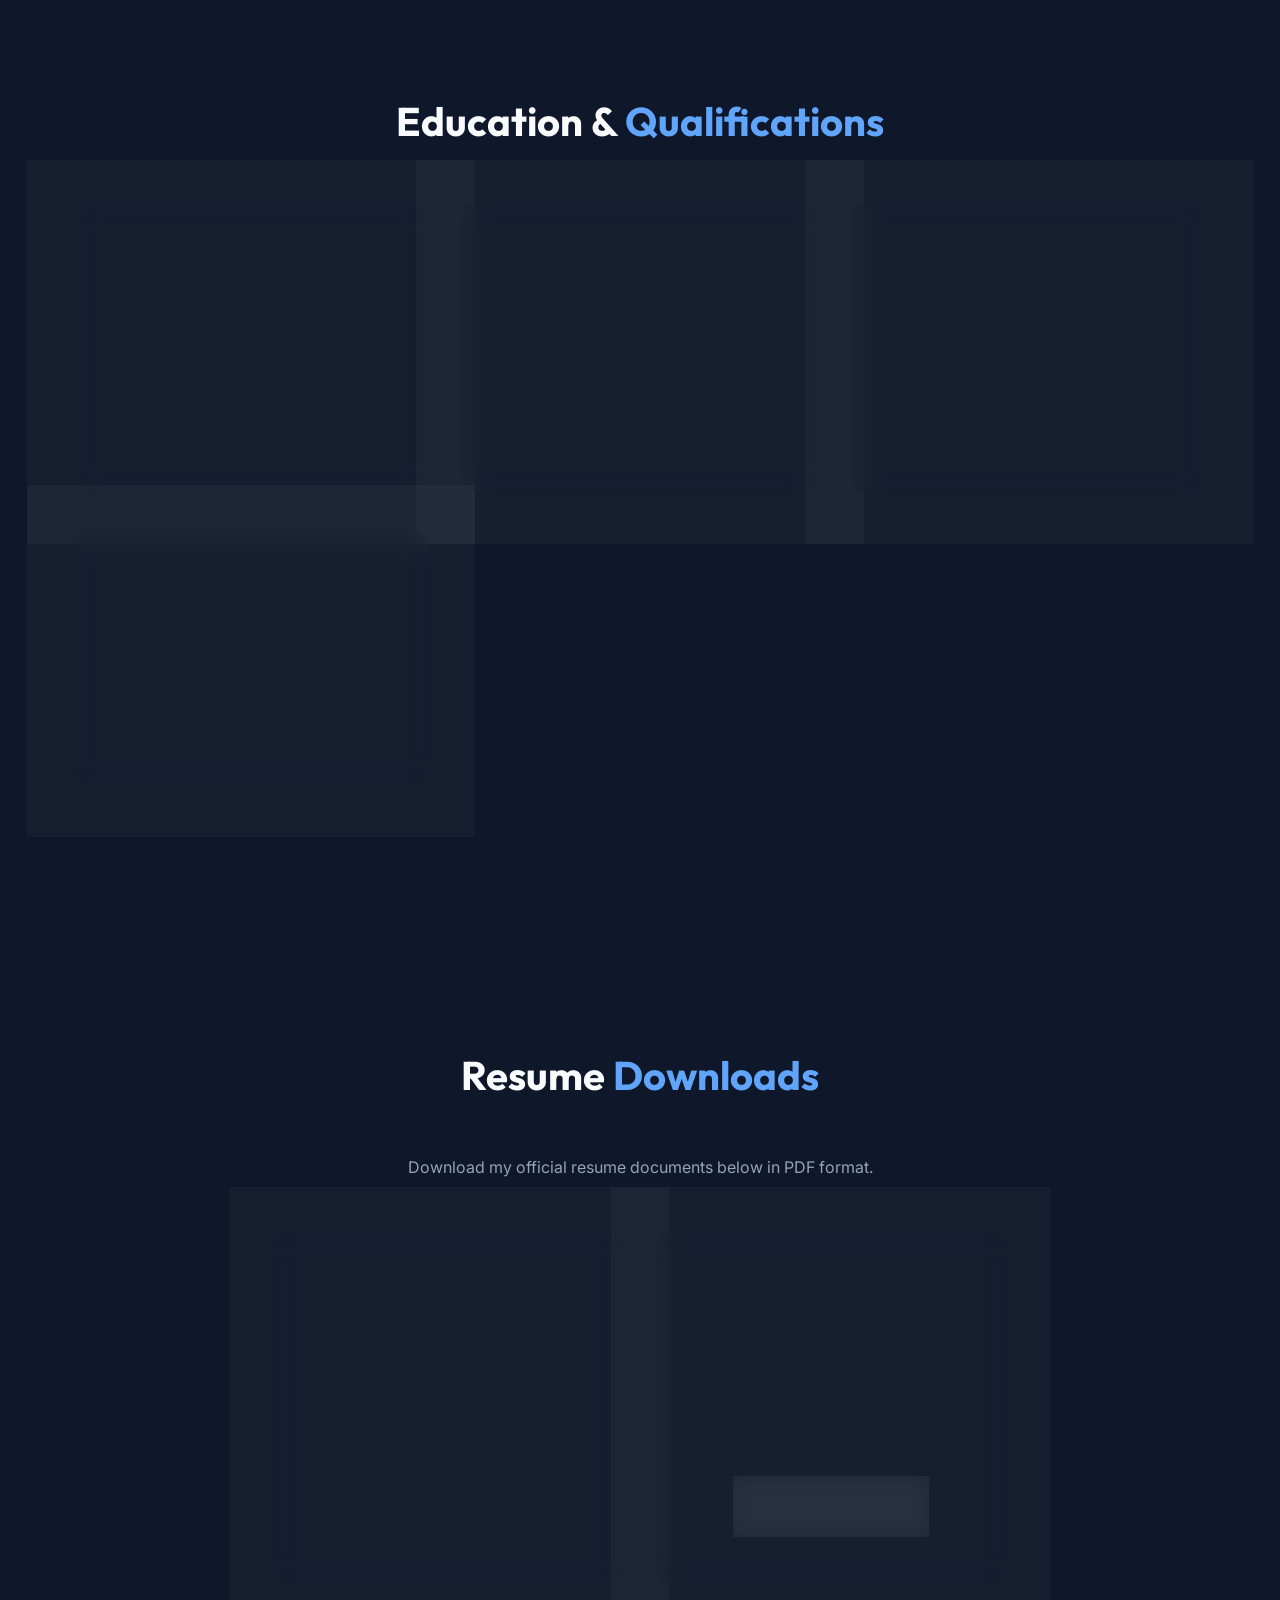
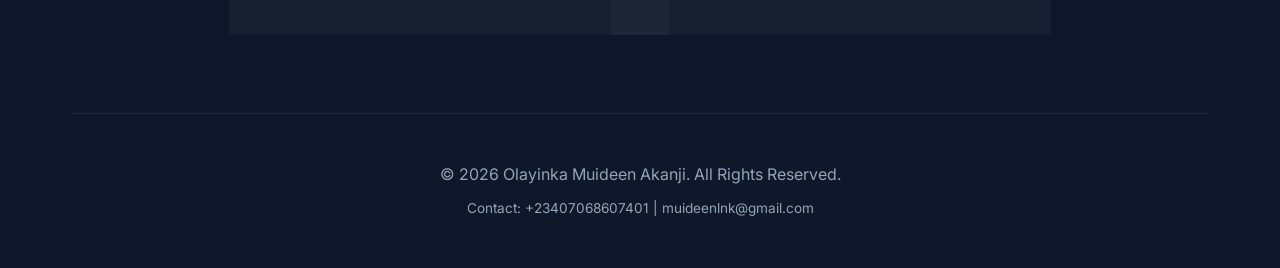
==== commit d0014904: "style: refactor professional experience descriptions for improved grammar and conciseness" ====
--- a/index.html
+++ b/index.html
@@ -62,10 +62,10 @@
                         <h3 class="timeline-title">Dispute Settlement and Reconciliation</h3>
                         <div class="timeline-company">ACCESS BANK PLC</div>
                         <ul class="timeline-duties">
-                            <li>Raising a chargeback for failed transactions</li>
-                            <li>Resolve the customer's complaint return on us (ROU) / not on us (NOU).</li>
+                            <li>Raising chargeback for failed transactions</li>
+                            <li>Resolving customer's complaint return on us (ROU) / not on us (NOU).</li>
                             <li>Liaising with other banks for unclaimed transactions</li>
-                            <li>Provides a valid journal for declined transactions and engages the acquiring
+                            <li>Provides valid journal for declined transactions and engages acquiring
                                 banks/Interswitch for wrong journals.</li>
                             <li>Perform daily settlement and reconciliation of high‑volume interbank and electronic
                                 payment transactions across multiple payment channels.</li>
